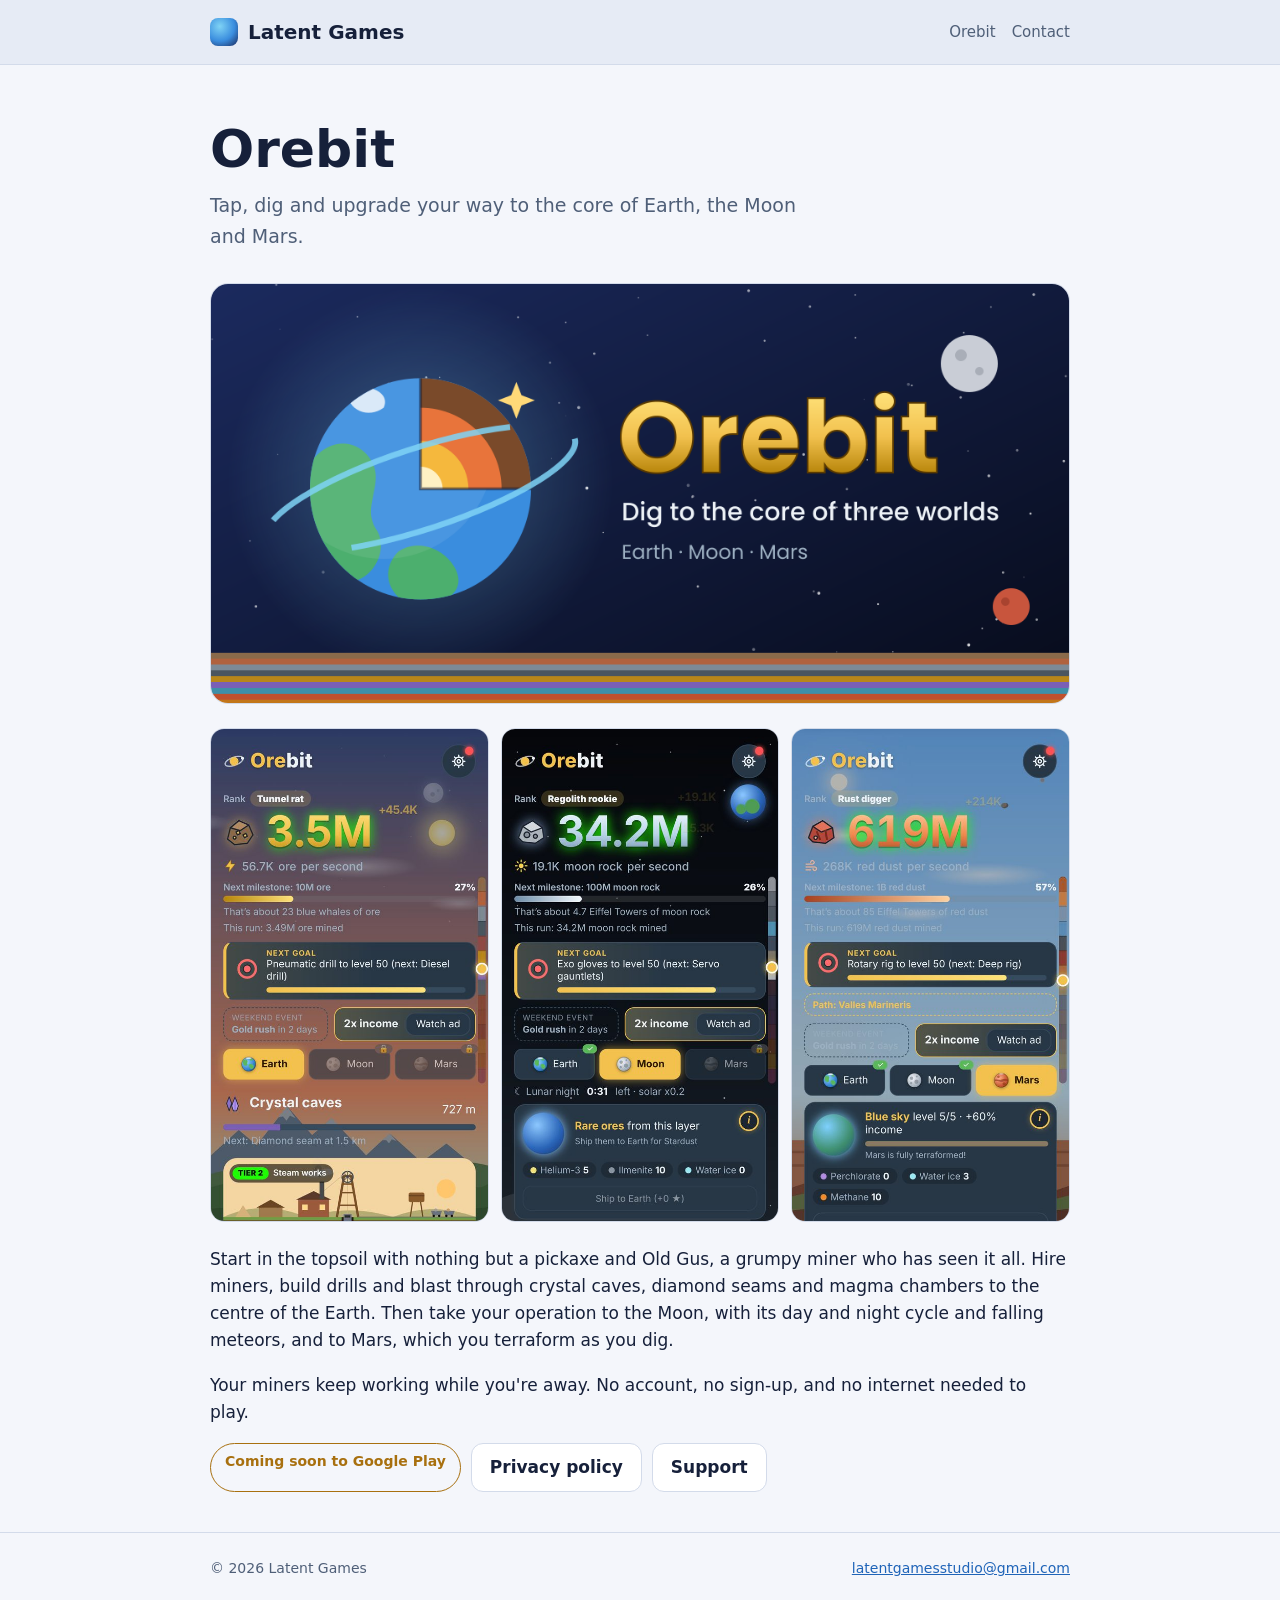
==== orebit/index.html @ 29734182 "Website and Orebit privacy policy" ====
<!doctype html>
<html lang="en">
<head>
<meta charset="utf-8">
<meta name="viewport" content="width=device-width, initial-scale=1">
<title>Orebit · Latent Games</title>
<meta name="description" content="Orebit is an idle mining game. Tap, dig and upgrade your way to the core of Earth, the Moon and Mars.">
<link rel="icon" href="../favicon.png">
<link rel="stylesheet" href="../assets/style.css">
</head>
<body>
<header class="top"><div class="wrap">
  <a class="brand" href="../"><i></i>Latent Games</a>
  <nav><a href="./">Orebit</a><a href="mailto:latentgamesstudio@gmail.com">Contact</a></nav>
</div></header>
<main class="wrap">
  <section class="hero">
    <h1>Orebit</h1>
    <p>Tap, dig and upgrade your way to the core of Earth, the Moon and Mars.</p>
  </section>
  <img class="banner" src="../assets/orebit-banner.png" alt="Orebit: dig to the core of three worlds">
  <div class="shots">
    <img src="../assets/01-earth-crystal.jpg" alt="Digging through the crystal caves on Earth" loading="lazy">
    <img src="../assets/03-moon.jpg" alt="Mining the Moon at lunar night" loading="lazy">
    <img src="../assets/04-mars.jpg" alt="A terraformed Mars" loading="lazy">
  </div>
  <p>Start in the topsoil with nothing but a pickaxe and Old Gus, a grumpy miner who has seen it all. Hire miners, build drills and blast through crystal caves, diamond seams and magma chambers to the centre of the Earth. Then take your operation to the Moon, with its day and night cycle and falling meteors, and to Mars, which you terraform as you dig.</p>
  <p>Your miners keep working while you're away. No account, no sign-up, and no internet needed to play.</p>
  <div class="links">
    <span class="badge">Coming soon to Google Play</span>
    <a class="btn" href="privacy/">Privacy policy</a>
    <a class="btn" href="mailto:latentgamesstudio@gmail.com?subject=Orebit">Support</a>
  </div>
</main>
<footer><div class="wrap"><span>© 2026 Latent Games</span><a href="mailto:latentgamesstudio@gmail.com">latentgamesstudio@gmail.com</a></div></footer>
</body>
</html>
---- assets/style.css ----
:root{--bg:#0b1024;--bg2:#131c3f;--panel:#18244d;--text:#edf2f7;--muted:#a9b8cc;--gold:#f2c14e;--line:#2a3870;--link:#7fd3f5}
@media (prefers-color-scheme:light){:root{--bg:#f4f6fb;--bg2:#e6ebf5;--panel:#fff;--text:#16203a;--muted:#4f5f78;--gold:#a8700f;--line:#d3dbea;--link:#1f64b8}}
*{box-sizing:border-box}
html{-webkit-text-size-adjust:100%}
body{margin:0;background:var(--bg);color:var(--text);font:17px/1.6 Poppins,system-ui,-apple-system,"Segoe UI",Roboto,sans-serif}
a{color:var(--link)}
.wrap{max-width:900px;margin:0 auto;padding:0 20px}
header.top{border-bottom:1px solid var(--line);background:var(--bg2)}
header.top .wrap{display:flex;align-items:center;justify-content:space-between;gap:12px;min-height:64px}
.brand{display:flex;align-items:center;gap:10px;font-weight:700;font-size:20px;color:var(--text);text-decoration:none}
.brand i{width:28px;height:28px;border-radius:8px;background:radial-gradient(circle at 35% 30%,#7fd3f5,#3a8dde 55%,#1b2a5e);display:block}
nav a{color:var(--muted);text-decoration:none;margin-left:16px;font-size:15px}
nav a:hover{color:var(--text)}
.hero{padding:56px 0 24px}
.hero h1{font-size:clamp(32px,6vw,52px);line-height:1.1;margin:0 0 12px}
.hero p{color:var(--muted);font-size:19px;max-width:620px;margin:0}
.game{display:grid;grid-template-columns:120px 1fr;gap:20px;align-items:center;background:var(--panel);border:1px solid var(--line);border-radius:20px;padding:20px;margin:32px 0}
.game img.icon{width:120px;height:120px;border-radius:26px;display:block}
.game h2{margin:0 0 4px;font-size:28px}
.game p{margin:0 0 12px;color:var(--muted)}
.badge{display:inline-block;white-space:nowrap;padding:6px 14px;border-radius:999px;border:1px solid var(--gold);color:var(--gold);font-size:14px;font-weight:600}
.banner{width:100%;height:auto;border-radius:18px;display:block;margin:8px 0 24px;border:1px solid var(--line)}
.shots{display:grid;grid-template-columns:repeat(3,1fr);gap:12px;margin:0 0 24px}
.shots img{width:100%;height:auto;border-radius:14px;border:1px solid var(--line);display:block}
.links{display:flex;flex-wrap:wrap;gap:10px;margin:0 0 40px}
.btn{display:inline-block;padding:10px 18px;border-radius:12px;background:var(--panel);border:1px solid var(--line);color:var(--text);text-decoration:none;font-weight:600}
.btn.gold{background:linear-gradient(180deg,#ffe27a,#f2c14e);color:#3a2a00;border-color:#b8860b}
article{max-width:720px;padding:40px 0 56px}
article h1{font-size:36px;line-height:1.2;margin:0 0 6px}
article h2{font-size:22px;margin:36px 0 8px}
article .meta{color:var(--muted);margin:0 0 24px}
article ul{padding-left:22px}
article li{margin:4px 0}
.note{background:var(--panel);border:1px solid var(--line);border-left:4px solid var(--gold);border-radius:12px;padding:14px 16px;margin:20px 0}
footer{border-top:1px solid var(--line);color:var(--muted);font-size:14px;padding:24px 0 40px}
footer .wrap{display:flex;flex-wrap:wrap;justify-content:space-between;gap:8px}
@media (max-width:560px){.game{grid-template-columns:72px 1fr;gap:14px;padding:16px}.game img.icon{width:72px;height:72px;border-radius:16px}.game h2{font-size:22px}nav a{margin-left:12px}.shots{gap:8px}}
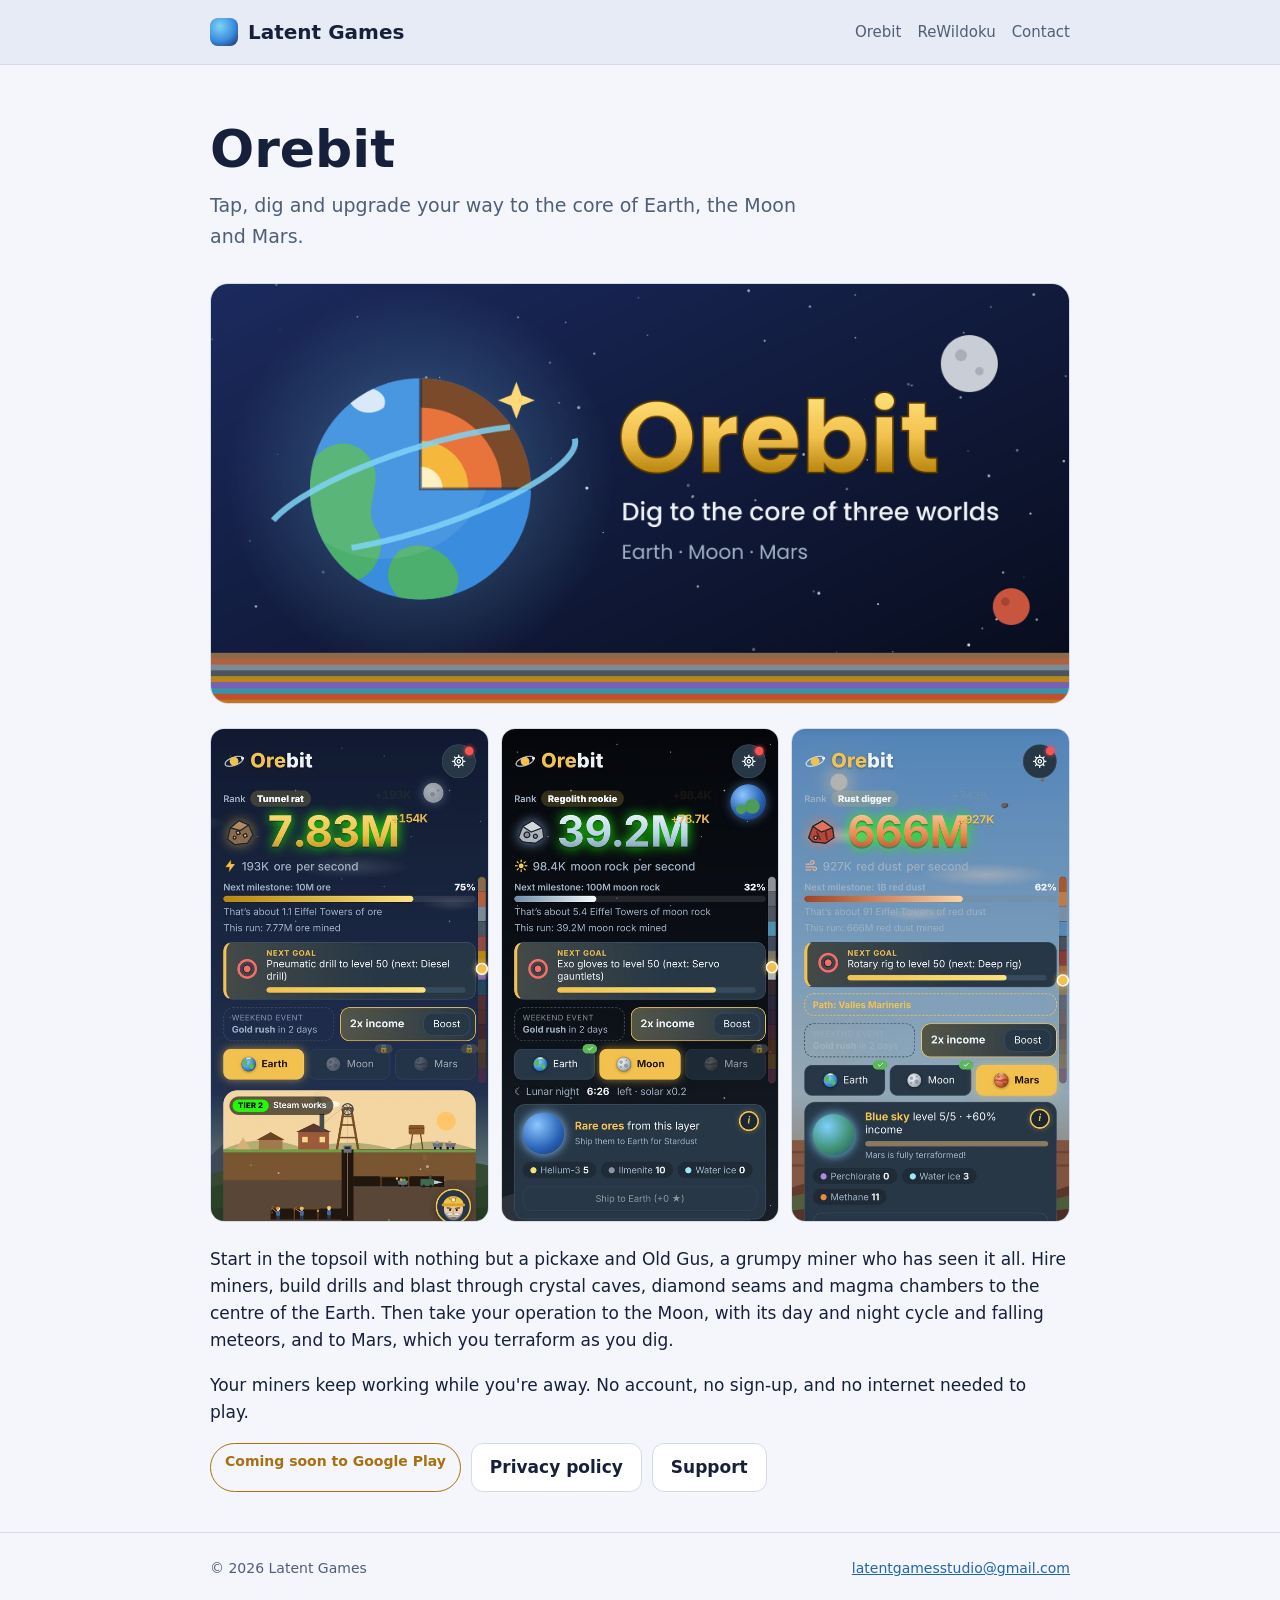
==== commit 8694bb1c: "ReWildowku Update" ====
--- a/orebit/index.html
+++ b/orebit/index.html
@@ -11,7 +11,7 @@
 <body>
 <header class="top"><div class="wrap">
   <a class="brand" href="../"><i></i>Latent Games</a>
-  <nav><a href="./">Orebit</a><a href="mailto:latentgamesstudio@gmail.com">Contact</a></nav>
+  <nav><a href="./">Orebit</a><a href="../rewildoku/">ReWildoku</a><a href="mailto:latentgamesstudio@gmail.com">Contact</a></nav>
 </div></header>
 <main class="wrap">
   <section class="hero">
